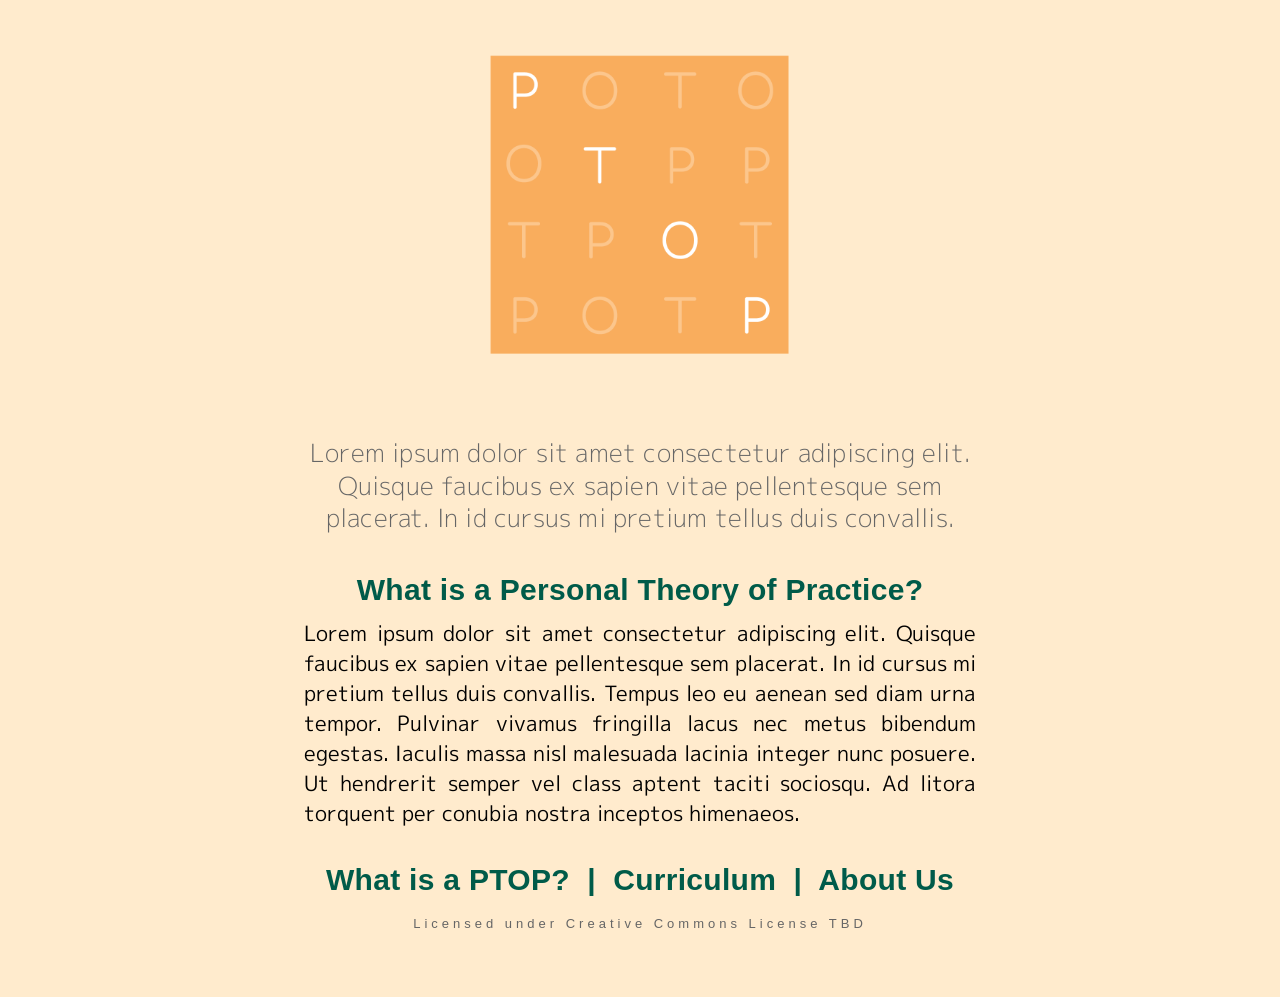
==== index.html @ d3995b28 "building things out" ====
<!DOCTYPE html>
<html lang="en">
<head>

    <meta http-equiv="Content-Type" content="text/html; charset=UTF-8">
    <link rel="stylesheet" href="style.css">

    <title>Personal Theory of Practice</title>
    <link rel="shortcut icon" type="image/x-icon" href="favicon.ico">


    <link rel="next" title="Curriculum" href="curriculum.html">
</head>

<body>

<div id="container">

<div id="content">
  <p><img class="wp-image-162 alignnone" alt="PTOP Logo" class="center" src="PTOPLogo1.png" width="375" height="375"></p>

  <h6>Lorem ipsum dolor sit amet consectetur adipiscing elit. Quisque faucibus ex sapien vitae pellentesque sem placerat. In id cursus mi pretium tellus duis convallis.</h6>

  <h3>What is a Personal Theory of Practice?</h3>

<p class="text">Lorem ipsum dolor sit amet consectetur adipiscing elit. Quisque faucibus ex sapien vitae pellentesque sem placerat. In id cursus mi pretium tellus duis convallis. Tempus leo eu aenean sed diam urna tempor. Pulvinar vivamus fringilla lacus nec metus bibendum egestas. Iaculis massa nisl malesuada lacinia integer nunc posuere. Ut hendrerit semper vel class aptent taciti sociosqu. Ad litora torquent per conubia nostra inceptos himenaeos.</p></div>

<h3><b><a title="Home" href="index.html">What is a PTOP?</a></b> &nbsp;|&nbsp; <a title="Curriculum" href="curriculum.html">Curriculum</a> &nbsp;|&nbsp;
        <a title="About" href="about.html">About Us</a></h3></div>

<div id="footer">

<p>
Licensed under Creative Commons License TBD
</p>
</div>




</body></html>
---- style.css ----
/*
Theme Name: mnmlist
Theme URI: http://mnmlist.com/theme/
Description: A very clean minimalist theme, without comments, search, archives or other features.
Author: Leo Babauta
Author URI: http://mnmlist.com
.
This theme is uncopyrighted, free, and offered as is.
.
*/

/* ---------------------------
   Local Fonts
---------------------------- */

/* Athiti (folder lowercased) */
@font-face {
	font-family: 'Athiti';
	src: url('fonts/athiti/Athiti-ExtraLight.ttf') format('truetype');
	font-weight: 200;
	font-style: normal;
}
@font-face {
	font-family: 'Athiti';
	src: url('fonts/athiti/Athiti-Light.ttf') format('truetype');
	font-weight: 300;
	font-style: normal;
}
@font-face {
	font-family: 'Athiti';
	src: url('fonts/athiti/Athiti-Regular.ttf') format('truetype');
	font-weight: 400;
	font-style: normal;
}
@font-face {
	font-family: 'Athiti';
	src: url('fonts/athiti/Athiti-Medium.ttf') format('truetype');
	font-weight: 500;
	font-style: normal;
}
@font-face {
	font-family: 'Athiti';
	src: url('fonts/athiti/Athiti-SemiBold.ttf') format('truetype');
	font-weight: 600;
	font-style: normal;
}
@font-face {
	font-family: 'Athiti';
	src: url('fonts/athiti/Athiti-Bold.ttf') format('truetype');
	font-weight: 700;
	font-style: normal;
}

/* MPLUS1p (folder lowercased) */
@font-face {
	font-family: 'MPLUS1p';
	src: url('fonts/mplus1p/MPLUS1p-Thin.ttf') format('truetype');
	font-weight: 100;
	font-style: normal;
}
@font-face {
	font-family: 'MPLUS1p';
	src: url('fonts/mplus1p/MPLUS1p-Light.ttf') format('truetype');
	font-weight: 300;
	font-style: normal;
}
@font-face {
	font-family: 'MPLUS1p';
	src: url('fonts/mplus1p/MPLUS1p-Regular.ttf') format('truetype');
	font-weight: 400;
	font-style: normal;
}
@font-face {
	font-family: 'MPLUS1p';
	src: url('fonts/mplus1p/MPLUS1p-Medium.ttf') format('truetype');
	font-weight: 500;
	font-style: normal;
}
@font-face {
	font-family: 'MPLUS1p';
	src: url('fonts/mplus1p/MPLUS1p-Bold.ttf') format('truetype');
	font-weight: 700;
	font-style: normal;
}
@font-face {
	font-family: 'MPLUS1p';
	src: url('fonts/mplus1p/MPLUS1p-ExtraBold.ttf') format('truetype');
	font-weight: 800;
	font-style: normal;
}
@font-face {
	font-family: 'MPLUS1p';
	src: url('fonts/mplus1p/MPLUS1p-Black.ttf') format('truetype');
	font-weight: 900;
	font-style: normal;
}

/* ---------------------------
   Base & Typography
---------------------------- */

strong { font-weight: 900; }

body {
	background: rgb(255,235,205);
	font-family: "Athiti", sans-serif;              /* headings default fallback */
	font: 21px 'MPLUS1p', bodyfont, sans-serif;     /* body copy set to MPLUS1p */
	color: #000000;
	line-height: 30px;
	min-width: 20em;
}

/* Headings (Athiti family with clear weights & spacing) */
h1 {
	font-family: 'Athiti', sans-serif;
	font-weight: 700;           /* Athiti-Bold */
	font-size: 1.4em;
	letter-spacing: 0.5px;
	color: #333;
	padding: 20px 0 0 0;
	line-height: 1.3;
}
h2 {
	font-family: 'Athiti', sans-serif;
	font-weight: 500;           /* Athiti-Medium */
	font-size: 45px;
	letter-spacing: 0.4px;
	color: #000000;
	margin-bottom: 10px;
	line-height: 1.2;
	padding: 28px 0 0 0;
	text-align: center;
}
h3 {
	font-family: 'Athiti', sans-serif;
	font-weight: 600;           /* Athiti-SemiBold */
	font-size: 30px;
	letter-spacing: 0.3px;
	color: #005B49;
	line-height: 1.25;
	text-indent: 0px;
	margin-top: 0;
	margin-bottom: 0px;
	padding: 3px 0 0 0;
	-webkit-font-smoothing: subpixel-antialiased;
	text-align: center;
}
h4 {
	font-family: 'Athiti', sans-serif;
	font-weight: 400;           /* Athiti-Regular */
	font-size: 25px;
	letter-spacing: 0.2px;
	color: #666;
	line-height: 1.3;
	text-indent: 0px;
	padding: 7px 0 0 0;
	text-align: center;
}
h5 { font-size: 9pt; color:#000000; }

h6 {
	font-family: 'MPLUS1p', sans-serif;
	font-weight: 300;           /* Athiti-Regular */
	font-size: 25px;
	letter-spacing: 0.2px;
	color: #666;
	margin-top: 5px;
	margin-bottom: 33px;
	line-height: 1.3;
	text-indent: 0px;
	padding: 7px 0 0 0;
	text-align: center;
}



img { border:none; }
img a { border:none; }
blockquote { border-left:1px solid #A5ABAB; margin:0px; padding:0 12px 0 12px; }

p { margin-top: 10px; margin-bottom: 30px; }

a { text-decoration: none; }
a:link    { color: #005B49; text-decoration: none; }
a:visited { color: #005B49; text-decoration: none; }
a:hover   { color: #AA8058; text-decoration: none; }

/* Lists */
ul { padding: .5em 0em 1em 3.2em; }
li { line-height: 30px; padding: 6px 0 0 0; }

ol { padding: .5em 0em 0em 3.2em; }
li { line-height: 30px; padding: 6px 0 0 0; }

/* Content wrapper */
#content {
	/* text-align:justify; text-align-last:center; */
	text-align: center;
	text-align: -webkit-center;
	text-align: -moz-center;
	min-width: 20em;
	max-width: 32em;
	overflow: hidden;
	margin: 0 auto;
}
#content a:link,
#content a:visited {
	color: #005B49;
	text-decoration: none;
	border-width: 0 0 1px 0;
	border-style: none none solid none;
	border-color: #005B49;
}
#content a:hover {
	color: #AA8058;
	border-width: 0 0 1px 0;
	border-style: none none solid none;
	border-color: #AA8058;
	text-decoration: none;
}
#content .text { text-align: justify; }

/* Footer */
#footer {
	min-width: 20em;
	max-width: 32em;
	overflow: hidden;
	margin: auto;
	margin-bottom: 28px;
}
#footer p{
	padding: 0px 0;
	color: #666;
	font-size: 13px;
	font-family: 'Athiti', sans-serif;  /* replace Ostrich Sans */
	letter-spacing: 4px;
	text-align: center;
}
#footer a { color: #c0c0c0; text-decoration: none; }
#footer a:hover { color: #999; text-decoration: none; }
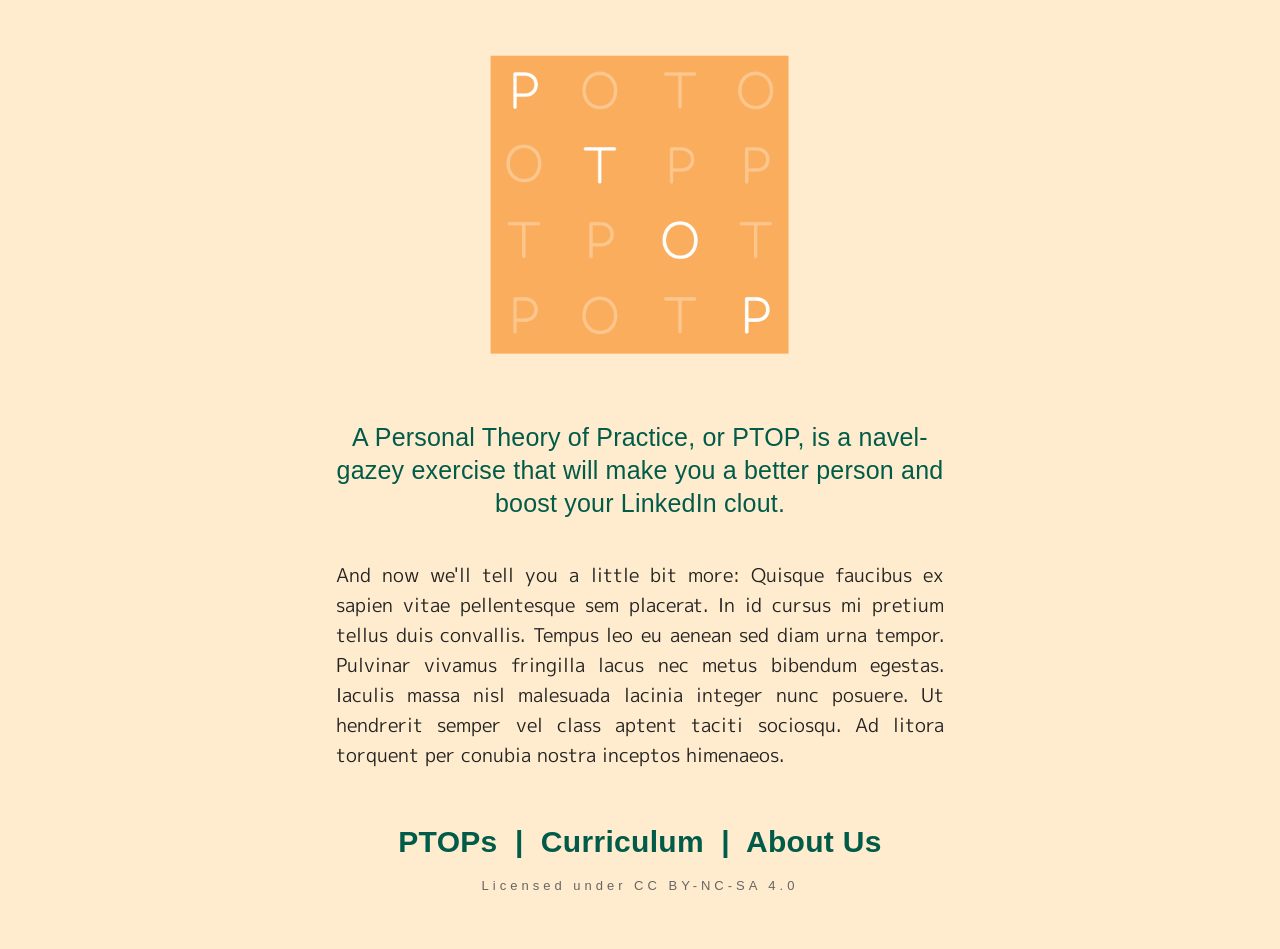
==== commit 2d618bc3: "second draft complete" ====
--- a/index.html
+++ b/index.html
@@ -19,19 +19,17 @@
 <div id="content">
   <p><img class="wp-image-162 alignnone" alt="PTOP Logo" class="center" src="PTOPLogo1.png" width="375" height="375"></p>
 
-  <h6>Lorem ipsum dolor sit amet consectetur adipiscing elit. Quisque faucibus ex sapien vitae pellentesque sem placerat. In id cursus mi pretium tellus duis convallis.</h6>
+  <h7>A Personal Theory of Practice, or PTOP, is a navel-gazey exercise that will make you a better person and boost your LinkedIn clout.</h7><br><br>
 
-  <h3>What is a Personal Theory of Practice?</h3>
+<p class="text">And now we'll tell you a little bit more: Quisque faucibus ex sapien vitae pellentesque sem placerat. In id cursus mi pretium tellus duis convallis. Tempus leo eu aenean sed diam urna tempor. Pulvinar vivamus fringilla lacus nec metus bibendum egestas. Iaculis massa nisl malesuada lacinia integer nunc posuere. Ut hendrerit semper vel class aptent taciti sociosqu. Ad litora torquent per conubia nostra inceptos himenaeos.</p></div>
 
-<p class="text">Lorem ipsum dolor sit amet consectetur adipiscing elit. Quisque faucibus ex sapien vitae pellentesque sem placerat. In id cursus mi pretium tellus duis convallis. Tempus leo eu aenean sed diam urna tempor. Pulvinar vivamus fringilla lacus nec metus bibendum egestas. Iaculis massa nisl malesuada lacinia integer nunc posuere. Ut hendrerit semper vel class aptent taciti sociosqu. Ad litora torquent per conubia nostra inceptos himenaeos.</p></div>
-
-<h3><b><a title="Home" href="index.html">What is a PTOP?</a></b> &nbsp;|&nbsp; <a title="Curriculum" href="curriculum.html">Curriculum</a> &nbsp;|&nbsp;
+<h3><a title="Home" href="index.html">PTOPs</a> &nbsp;|&nbsp; <a title="Curriculum" href="curriculum.html">Curriculum</a> &nbsp;|&nbsp;
         <a title="About" href="about.html">About Us</a></h3></div>
 
 <div id="footer">
 
 <p>
-Licensed under Creative Commons License TBD
+Licensed under <a href="https://creativecommons.org/licenses/by-nc-sa/4.0/">CC BY-NC-SA 4.0</a>
 </p>
 </div>
 
--- a/style.css
+++ b/style.css
@@ -95,6 +95,14 @@
 	font-style: normal;
 }
 
+@font-face {
+	font-family: 'Hubballi';
+	src: url('fonts/hubballi/Hubballi-Regular.ttf') format('truetype');
+	font-weight: 400;
+	font-style: normal;
+}
+
+
 /* ---------------------------
    Base & Typography
 ---------------------------- */
@@ -104,8 +112,8 @@
 body {
 	background: rgb(255,235,205);
 	font-family: "Athiti", sans-serif;              /* headings default fallback */
-	font: 21px 'MPLUS1p', bodyfont, sans-serif;     /* body copy set to MPLUS1p */
-	color: #000000;
+	font: 19px 'MPLUS1p', bodyfont, sans-serif;     /* body copy set to MPLUS1p */
+	color: #222222;
 	line-height: 30px;
 	min-width: 20em;
 }
@@ -139,7 +147,7 @@
 	color: #005B49;
 	line-height: 1.25;
 	text-indent: 0px;
-	margin-top: 0;
+	margin-top: 10;
 	margin-bottom: 0px;
 	padding: 3px 0 0 0;
 	-webkit-font-smoothing: subpixel-antialiased;
@@ -148,9 +156,9 @@
 h4 {
 	font-family: 'Athiti', sans-serif;
 	font-weight: 400;           /* Athiti-Regular */
-	font-size: 25px;
+	font-size: 30px;
 	letter-spacing: 0.2px;
-	color: #666;
+	color: #005B49;
 	line-height: 1.3;
 	text-indent: 0px;
 	padding: 7px 0 0 0;
@@ -172,13 +180,26 @@
 	text-align: center;
 }
 
+h7 {
+	font-family: 'Athiti', sans-serif;
+	font-weight: 400;           /* Athiti-Regular */
+	font-size: 25px;
+	letter-spacing: 0.2px;
+	color: #005B49;
+	margin-top: 5px;
+	margin-bottom: 33px;
+	line-height: 1.3;
+	text-indent: 0px;
+	padding: 7px 0 0 0;
+	text-align: center;
+}
 
 
 img { border:none; }
 img a { border:none; }
 blockquote { border-left:1px solid #A5ABAB; margin:0px; padding:0 12px 0 12px; }
 
-p { margin-top: 10px; margin-bottom: 30px; }
+p { margin-top: 10px; margin-bottom: 20px; }
 
 a { text-decoration: none; }
 a:link    { color: #005B49; text-decoration: none; }
@@ -236,5 +257,5 @@
 	letter-spacing: 4px;
 	text-align: center;
 }
-#footer a { color: #c0c0c0; text-decoration: none; }
-#footer a:hover { color: #999; text-decoration: none; }
+#footer a { color: #666; text-decoration: none; }
+#footer a:hover { color: #666; text-decoration: none; }
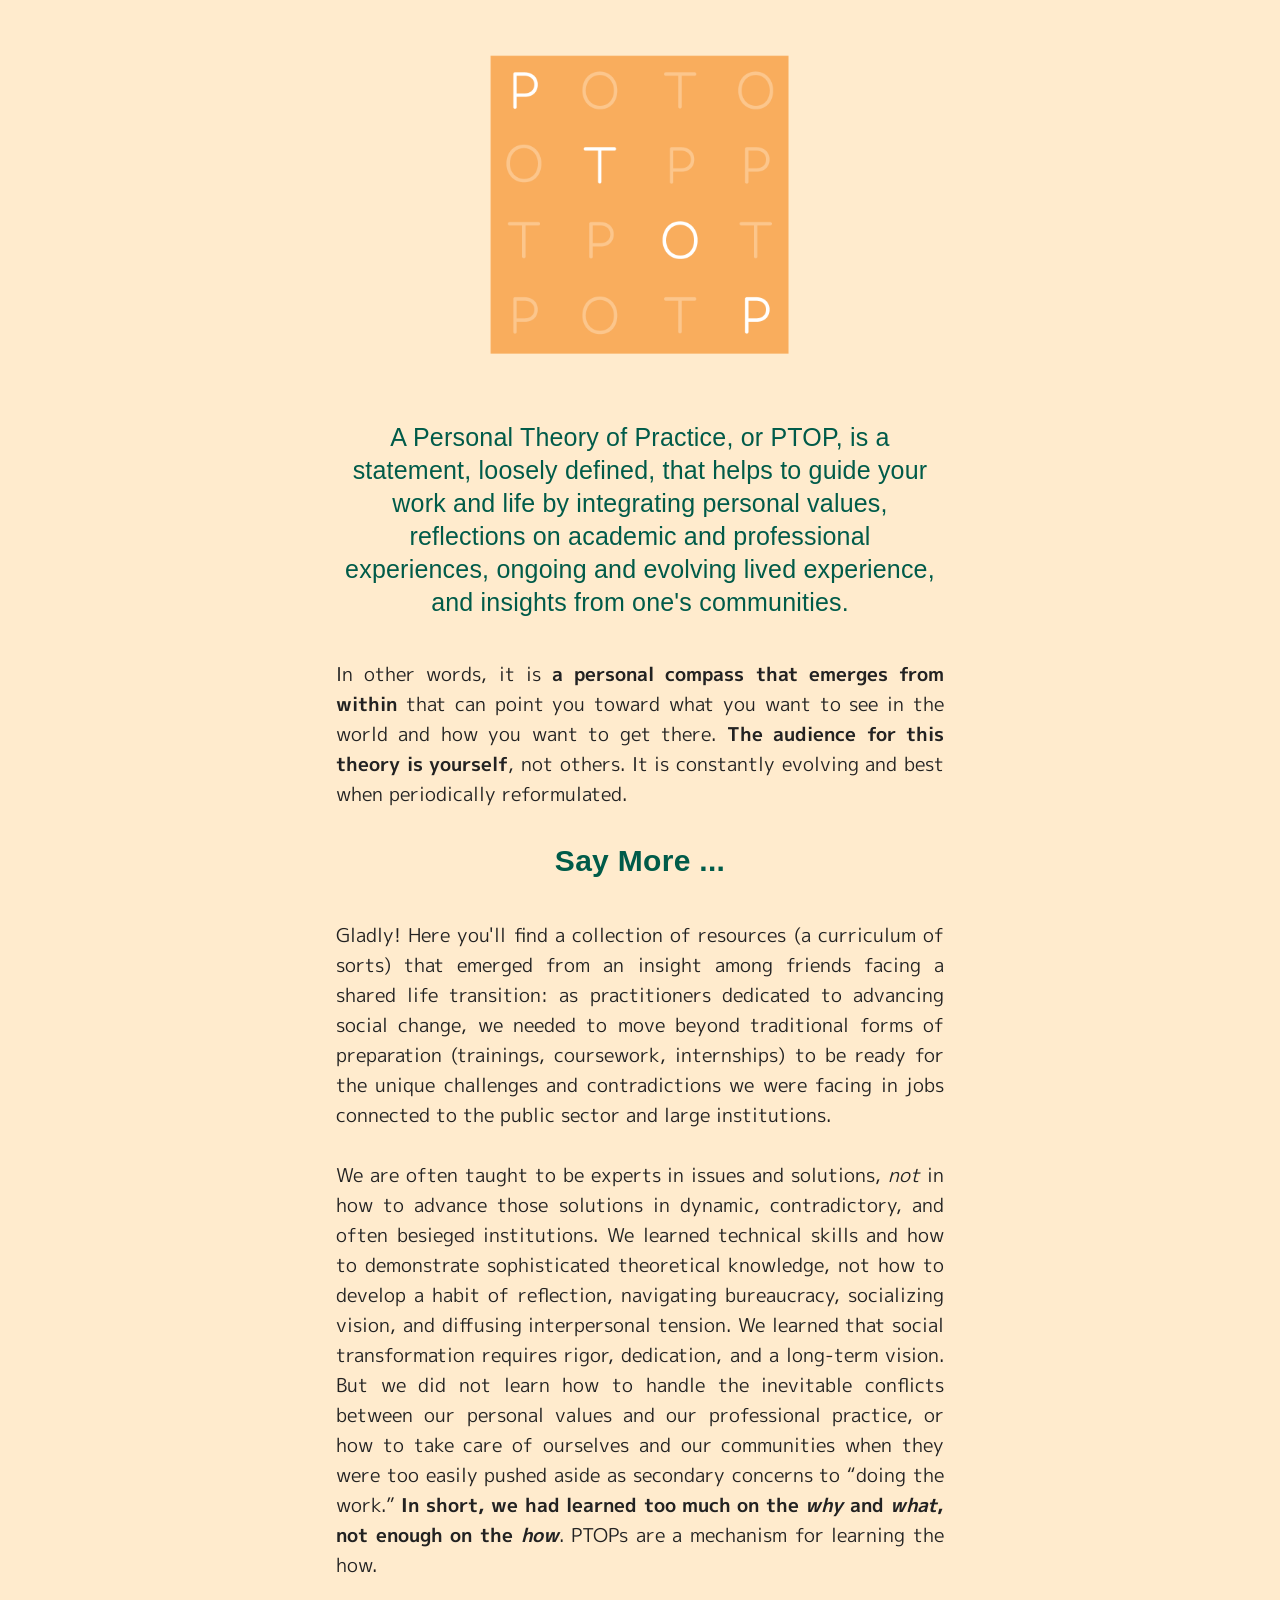
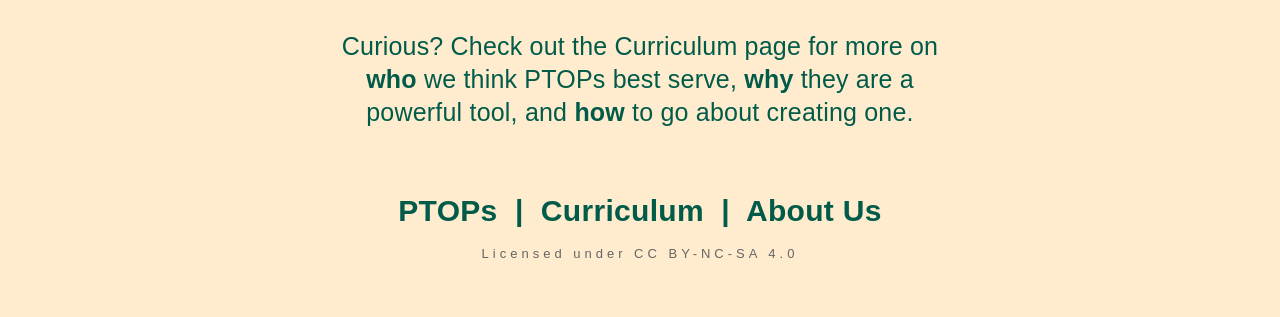
==== commit e13c3f91: "building out curriculum" ====
--- a/index.html
+++ b/index.html
@@ -19,9 +19,23 @@
 <div id="content">
   <p><img class="wp-image-162 alignnone" alt="PTOP Logo" class="center" src="PTOPLogo1.png" width="375" height="375"></p>
 
-  <h7>A Personal Theory of Practice, or PTOP, is a navel-gazey exercise that will make you a better person and boost your LinkedIn clout.</h7><br><br>
+  <h7>A Personal Theory of Practice, or PTOP, is a statement, loosely defined, that helps to guide your work and life by integrating personal values, reflections on academic and professional experiences, ongoing and evolving lived experience, and insights from one's communities.</h7><br><br>
 
-<p class="text">And now we'll tell you a little bit more: Quisque faucibus ex sapien vitae pellentesque sem placerat. In id cursus mi pretium tellus duis convallis. Tempus leo eu aenean sed diam urna tempor. Pulvinar vivamus fringilla lacus nec metus bibendum egestas. Iaculis massa nisl malesuada lacinia integer nunc posuere. Ut hendrerit semper vel class aptent taciti sociosqu. Ad litora torquent per conubia nostra inceptos himenaeos.</p></div>
+<p class="text">In other words, it is <b>a personal compass that emerges from within</b> that can point you toward what you want to see in the world and how you want to get there. <b>The audience for this theory is yourself</b>, not others. It is constantly evolving and best when periodically reformulated.
+</p>
+
+<h3>Say More ...</h3><br>
+
+
+<p class="text">Gladly! Here you'll find a collection of resources (a curriculum of sorts) that emerged from an insight among friends facing a shared life transition: as practitioners dedicated to advancing social change, we needed to move beyond traditional forms of preparation (trainings, coursework, internships) to be ready for the unique challenges and contradictions we were facing in jobs connected to the public sector and large institutions.<br><br>
+
+We are often taught to be experts in issues and solutions, <em>not</em> in how to advance those solutions in dynamic, contradictory, and often besieged institutions. We learned technical skills and how to demonstrate sophisticated theoretical knowledge, not how to develop a habit of reflection, navigating bureaucracy, socializing vision, and diffusing interpersonal tension. We learned that social transformation requires rigor, dedication, and a long-term vision. But we did not learn how to handle the inevitable conflicts between our personal values and our professional practice, or how to take care of ourselves and our communities when they were too easily pushed aside as secondary concerns to “doing the work.” <b>In short, we had learned too much on the <em>why</em> and <em>what</em>, not enough on the <em>how</em></b>. PTOPs are a mechanism for learning the how.<br><br>
+</p>
+
+<h7>Curious? Check out the Curriculum page for more on <b>who</b> we think PTOPs best serve, <b>why</b> they are a powerful tool, and <b>how</b> to go about creating one.</h7><br><br>
+
+
+</div>
 
 <h3><a title="Home" href="index.html">PTOPs</a> &nbsp;|&nbsp; <a title="Curriculum" href="curriculum.html">Curriculum</a> &nbsp;|&nbsp;
         <a title="About" href="about.html">About Us</a></h3></div>
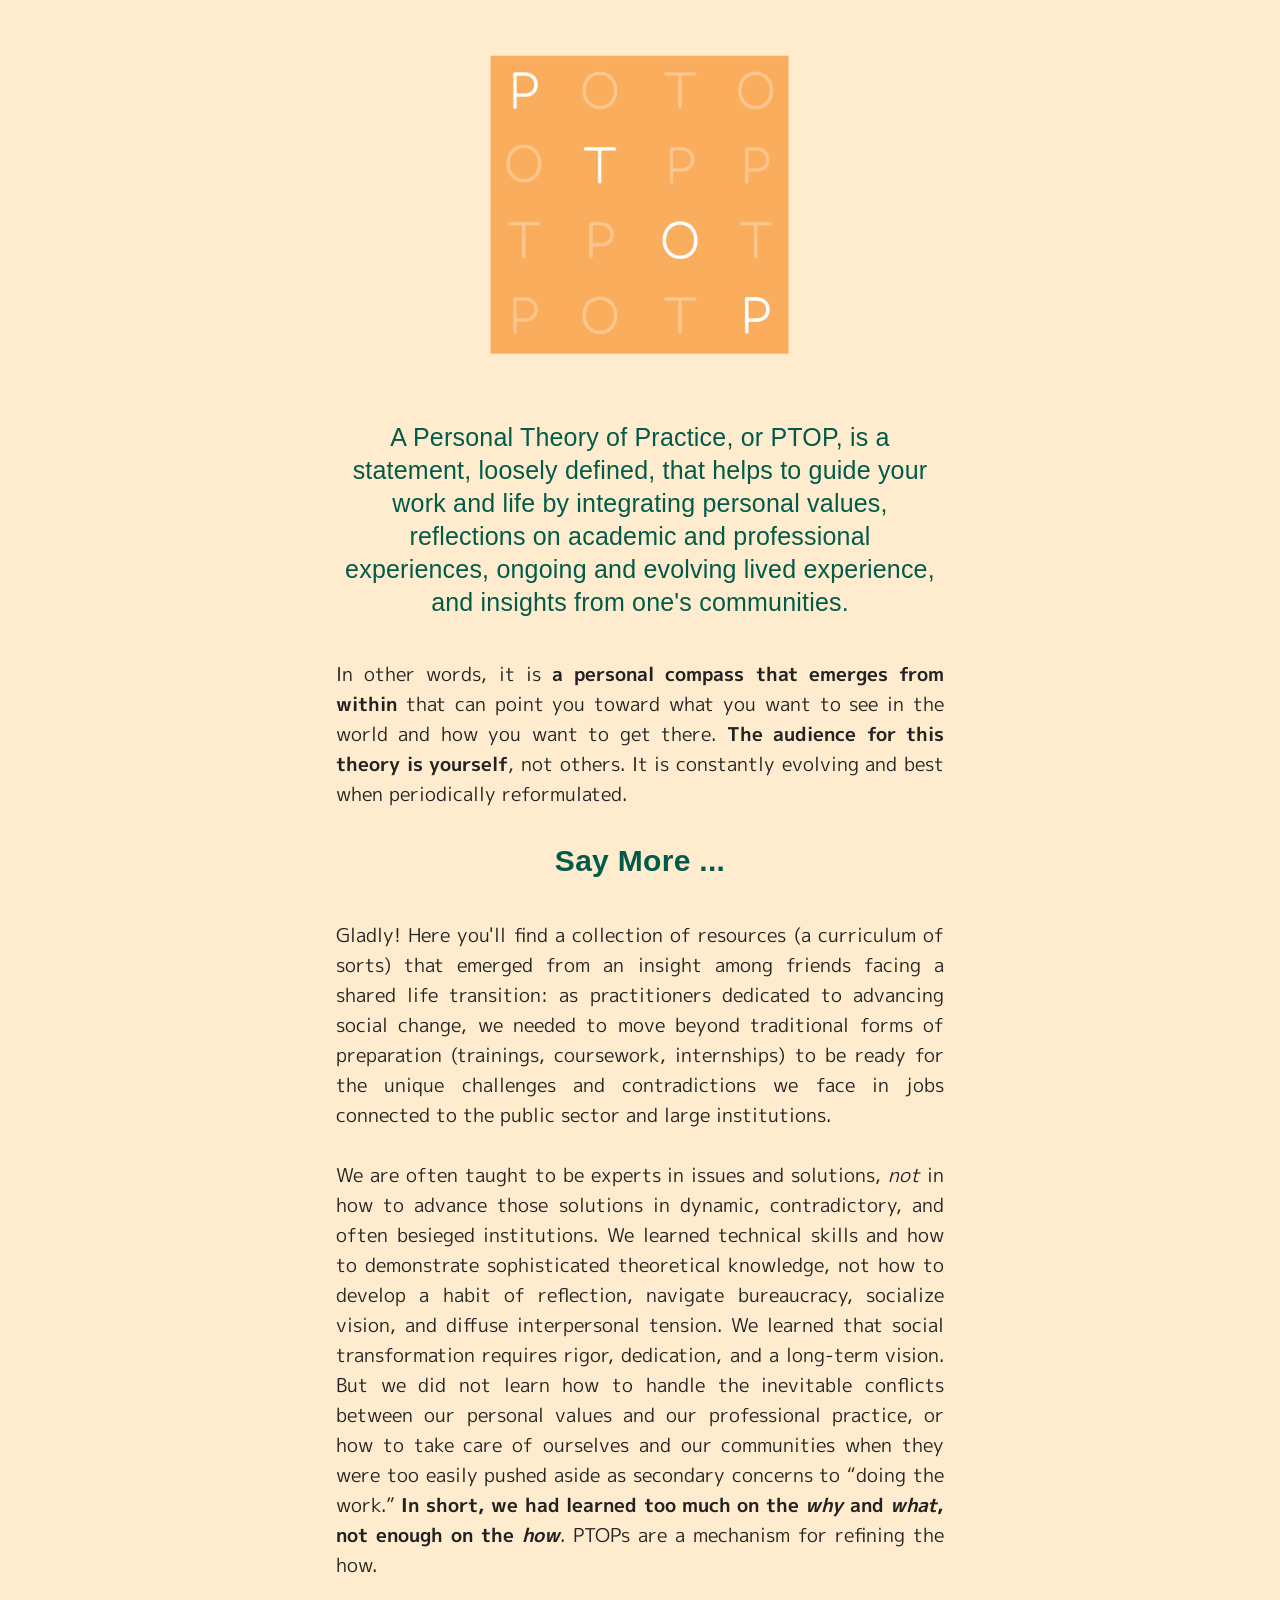
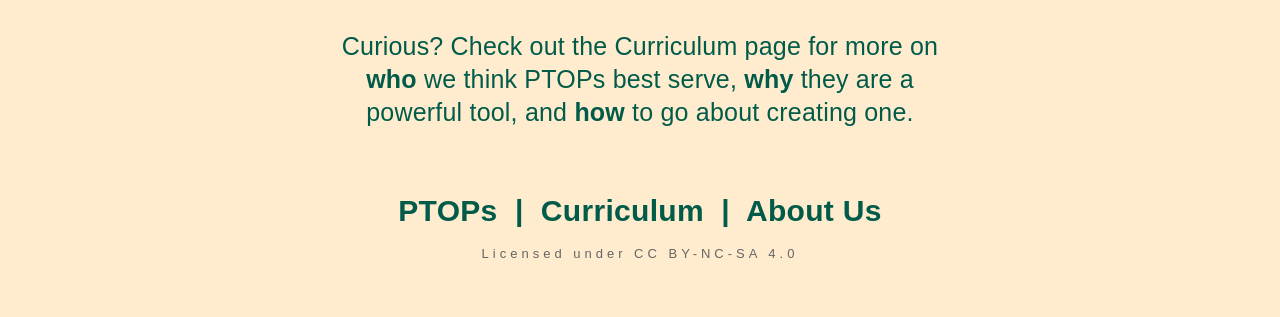
==== commit 16275712: "building out process" ====
--- a/index.html
+++ b/index.html
@@ -17,7 +17,7 @@
 <div id="container">
 
 <div id="content">
-  <p><img class="wp-image-162 alignnone" alt="PTOP Logo" class="center" src="PTOPLogo1.png" width="375" height="375"></p>
+  <p><a href="index.html" style="border-style: none none none none;"><img class="wp-image-162 alignnone" alt="PTOP Logo" class="center" src="PTOPLogo1.png" width="375" height="375"></a></p>
 
   <h7>A Personal Theory of Practice, or PTOP, is a statement, loosely defined, that helps to guide your work and life by integrating personal values, reflections on academic and professional experiences, ongoing and evolving lived experience, and insights from one's communities.</h7><br><br>
 
@@ -27,9 +27,9 @@
 <h3>Say More ...</h3><br>
 
 
-<p class="text">Gladly! Here you'll find a collection of resources (a curriculum of sorts) that emerged from an insight among friends facing a shared life transition: as practitioners dedicated to advancing social change, we needed to move beyond traditional forms of preparation (trainings, coursework, internships) to be ready for the unique challenges and contradictions we were facing in jobs connected to the public sector and large institutions.<br><br>
+<p class="text">Gladly! Here you'll find a collection of resources (a curriculum of sorts) that emerged from an insight among friends facing a shared life transition: as practitioners dedicated to advancing social change, we needed to move beyond traditional forms of preparation (trainings, coursework, internships) to be ready for the unique challenges and contradictions we face in jobs connected to the public sector and large institutions.<br><br>
 
-We are often taught to be experts in issues and solutions, <em>not</em> in how to advance those solutions in dynamic, contradictory, and often besieged institutions. We learned technical skills and how to demonstrate sophisticated theoretical knowledge, not how to develop a habit of reflection, navigating bureaucracy, socializing vision, and diffusing interpersonal tension. We learned that social transformation requires rigor, dedication, and a long-term vision. But we did not learn how to handle the inevitable conflicts between our personal values and our professional practice, or how to take care of ourselves and our communities when they were too easily pushed aside as secondary concerns to “doing the work.” <b>In short, we had learned too much on the <em>why</em> and <em>what</em>, not enough on the <em>how</em></b>. PTOPs are a mechanism for learning the how.<br><br>
+We are often taught to be experts in issues and solutions, <em>not</em> in how to advance those solutions in dynamic, contradictory, and often besieged institutions. We learned technical skills and how to demonstrate sophisticated theoretical knowledge, not how to develop a habit of reflection, navigate bureaucracy, socialize vision, and diffuse interpersonal tension. We learned that social transformation requires rigor, dedication, and a long-term vision. But we did not learn how to handle the inevitable conflicts between our personal values and our professional practice, or how to take care of ourselves and our communities when they were too easily pushed aside as secondary concerns to “doing the work.” <b>In short, we had learned too much on the <em>why</em> and <em>what</em>, not enough on the <em>how</em></b>. PTOPs are a mechanism for refining the how.<br><br>
 </p>
 
 <h7>Curious? Check out the Curriculum page for more on <b>who</b> we think PTOPs best serve, <b>why</b> they are a powerful tool, and <b>how</b> to go about creating one.</h7><br><br>
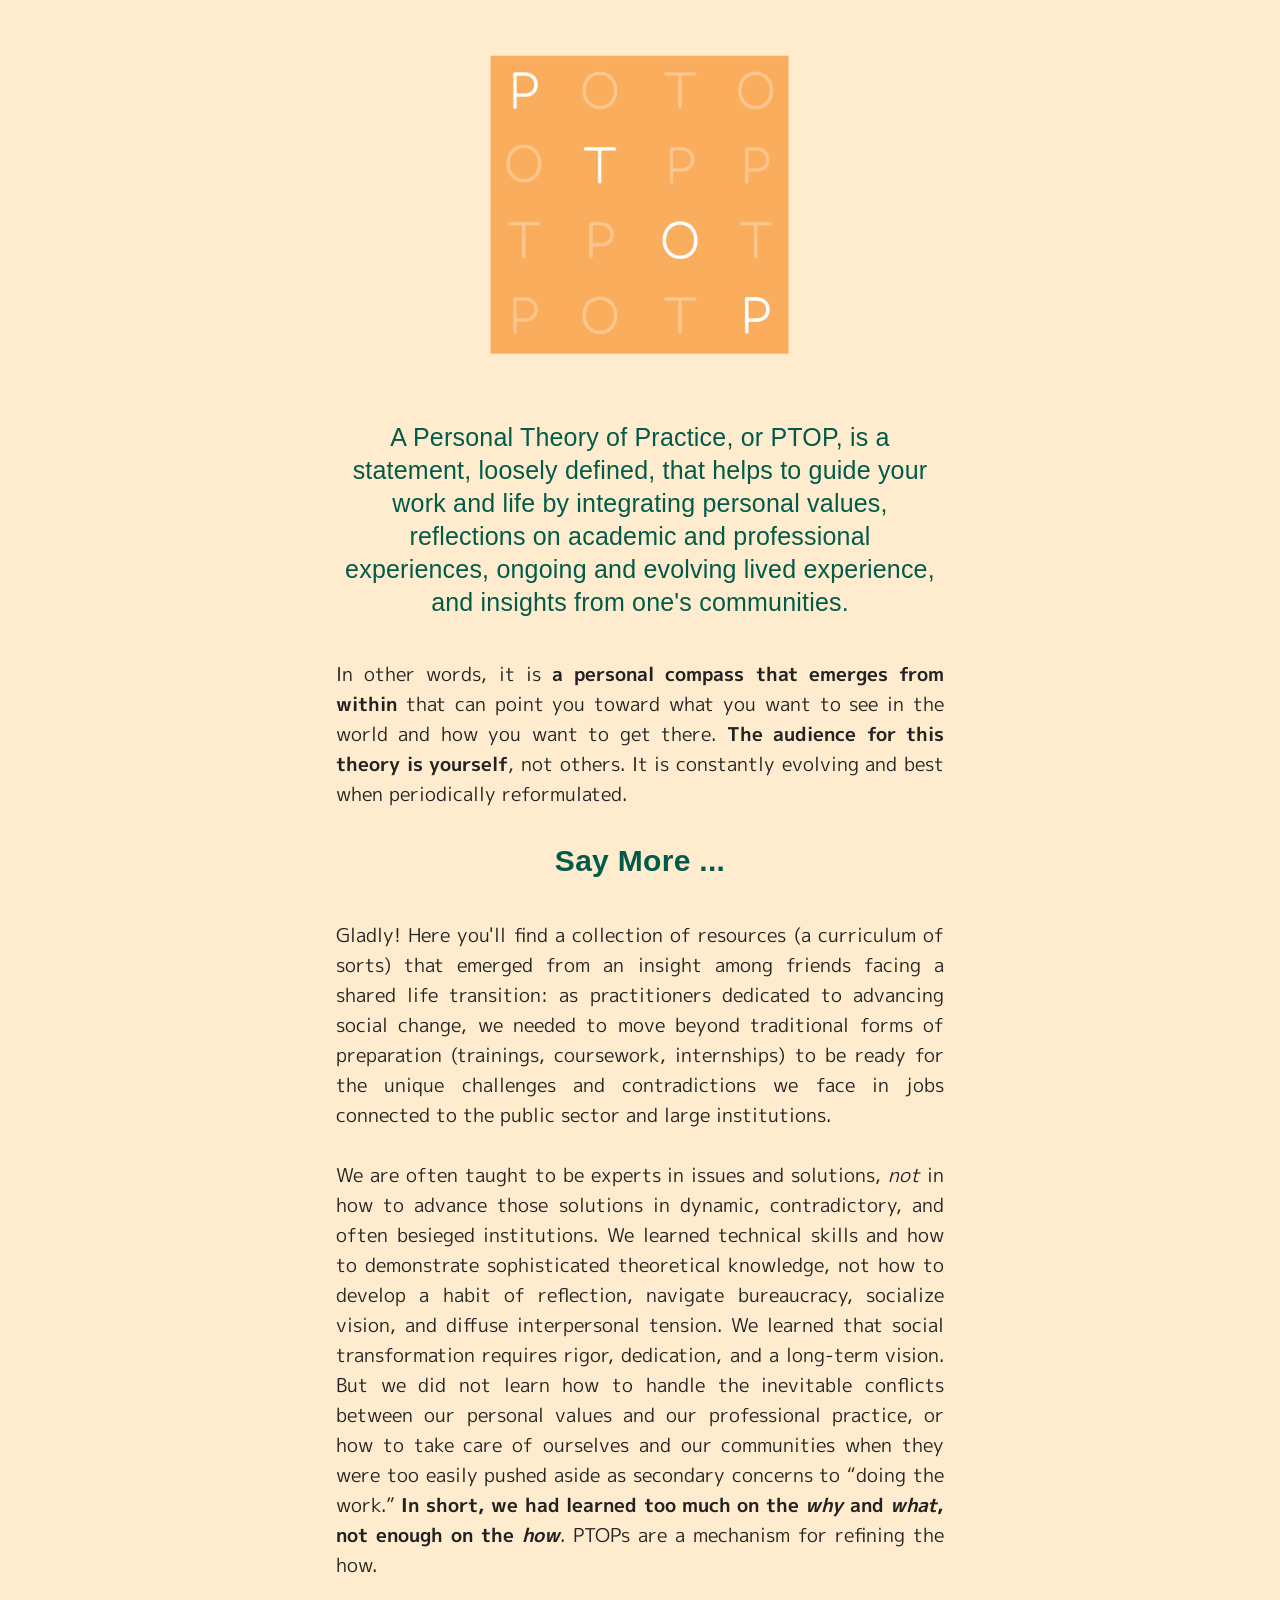
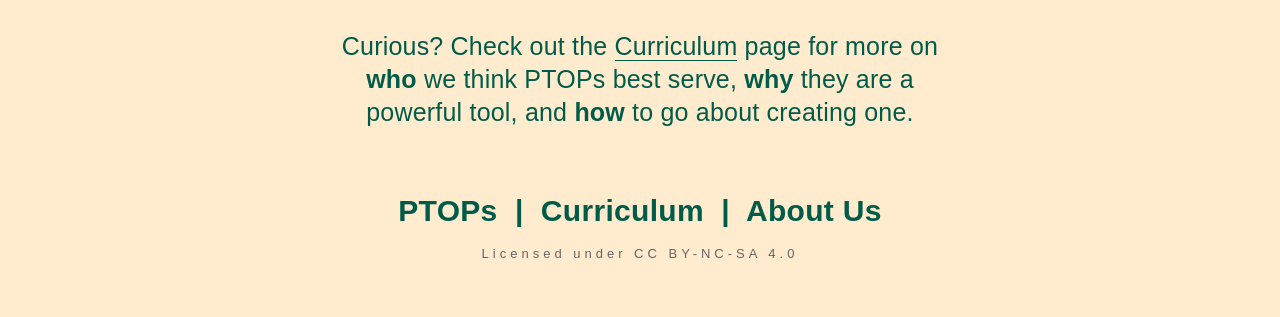
==== commit a3e16ffb: "some refinements" ====
--- a/index.html
+++ b/index.html
@@ -32,7 +32,7 @@
 We are often taught to be experts in issues and solutions, <em>not</em> in how to advance those solutions in dynamic, contradictory, and often besieged institutions. We learned technical skills and how to demonstrate sophisticated theoretical knowledge, not how to develop a habit of reflection, navigate bureaucracy, socialize vision, and diffuse interpersonal tension. We learned that social transformation requires rigor, dedication, and a long-term vision. But we did not learn how to handle the inevitable conflicts between our personal values and our professional practice, or how to take care of ourselves and our communities when they were too easily pushed aside as secondary concerns to “doing the work.” <b>In short, we had learned too much on the <em>why</em> and <em>what</em>, not enough on the <em>how</em></b>. PTOPs are a mechanism for refining the how.<br><br>
 </p>
 
-<h7>Curious? Check out the Curriculum page for more on <b>who</b> we think PTOPs best serve, <b>why</b> they are a powerful tool, and <b>how</b> to go about creating one.</h7><br><br>
+<h7>Curious? Check out the <a href="curriculum.html">Curriculum</a> page for more on <b>who</b> we think PTOPs best serve, <b>why</b> they are a powerful tool, and <b>how</b> to go about creating one.</h7><br><br>
 
 
 </div>
@@ -43,7 +43,7 @@
 <div id="footer">
 
 <p>
-Licensed under <a href="https://creativecommons.org/licenses/by-nc-sa/4.0/">CC BY-NC-SA 4.0</a>
+Licensed under <a href="https://creativecommons.org/licenses/by-nc-sa/4.0/" target="_blank">CC BY-NC-SA 4.0</a>
 </p>
 </div>
 
--- a/style.css
+++ b/style.css
@@ -194,6 +194,20 @@
 	text-align: center;
 }
 
+h8 {
+	font-family: 'Athiti', sans-serif;
+	font-weight: 400;           /* Athiti-Regular */
+	font-size: 20px;
+	letter-spacing: 0.2px;
+	color: #AA8058;
+	margin-top: 0px;
+	margin-bottom: 33px;
+	line-height: 1.2;
+	text-indent: 0px;
+	padding: 0px 0 0 0;
+	text-align: center;
+}
+
 
 img { border:none; }
 img a { border:none; }
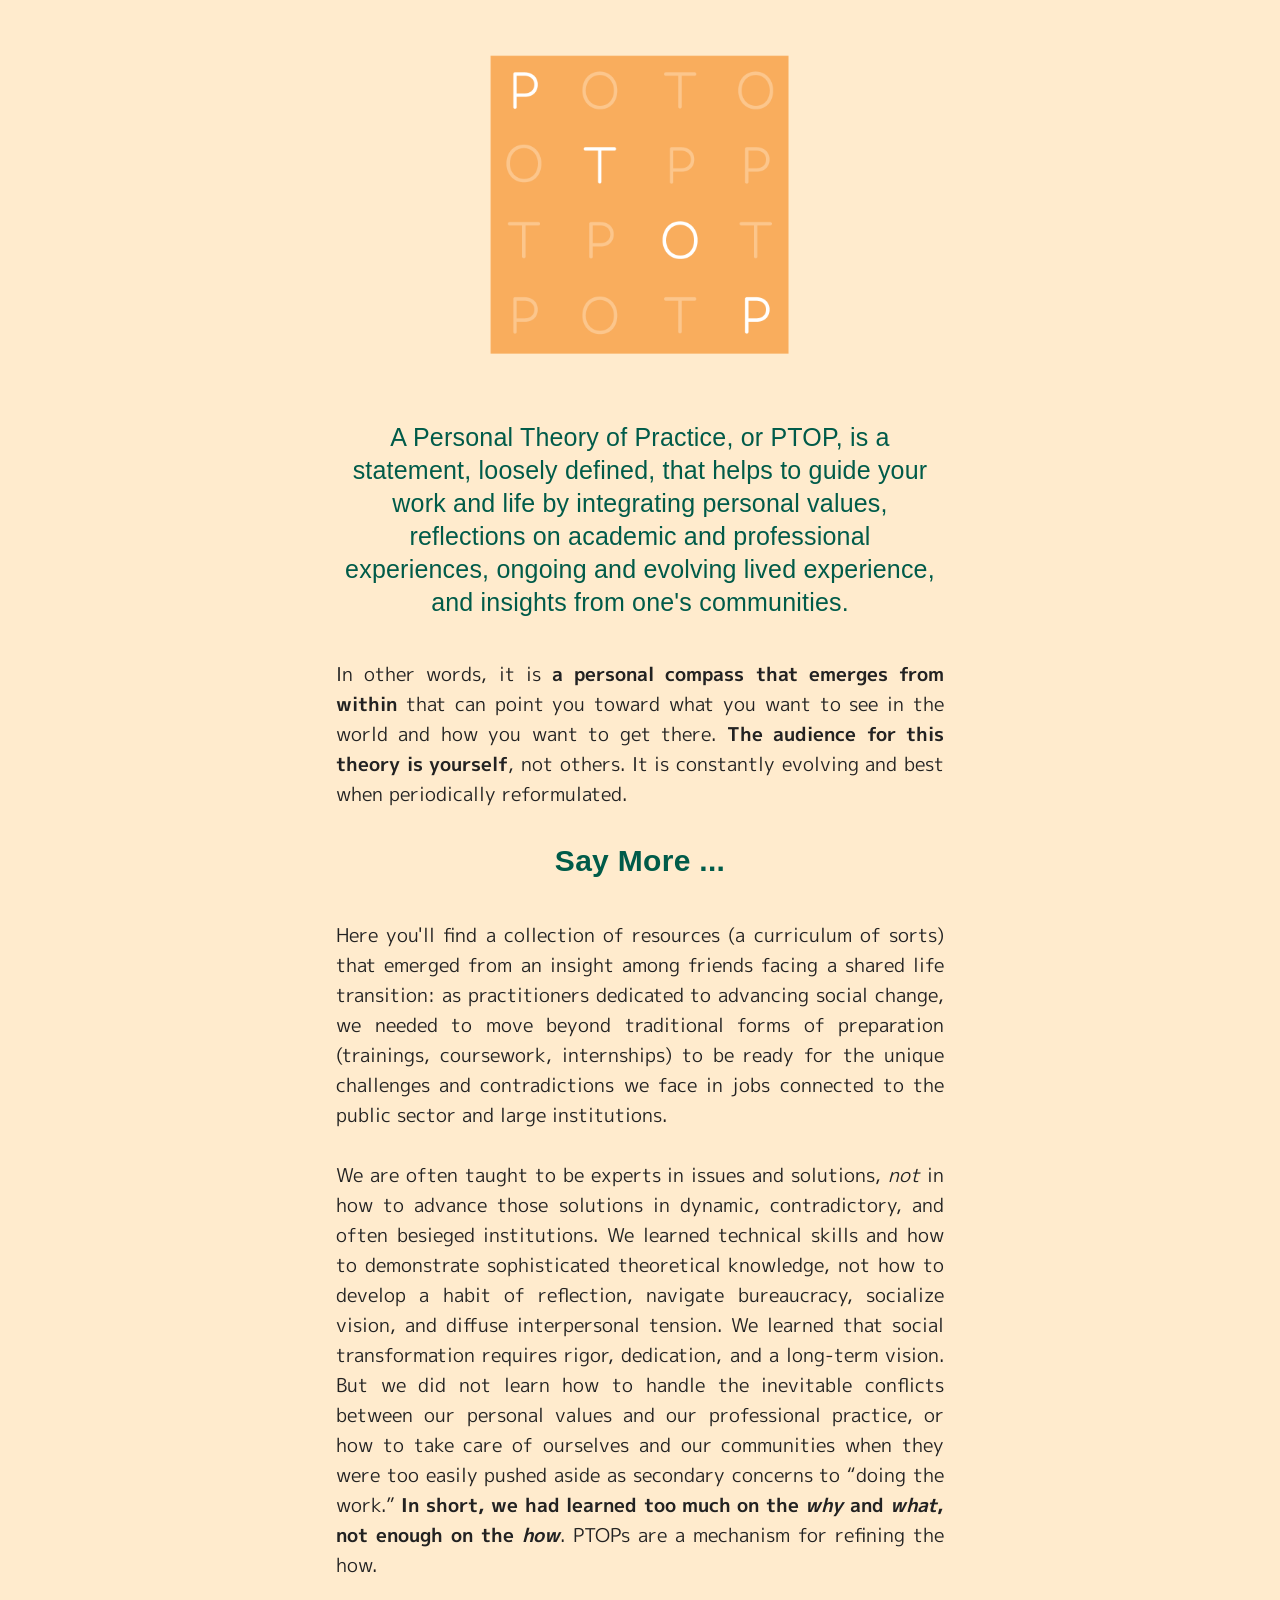
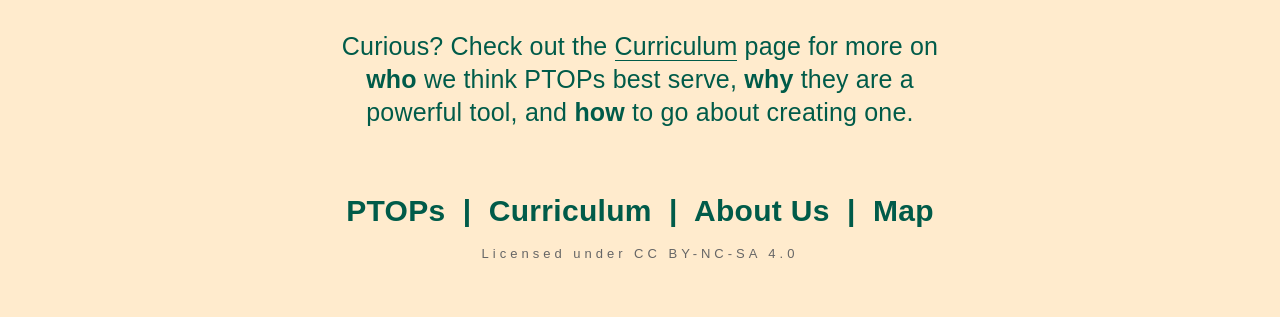
==== commit 61271054: "set for launch" ====
--- a/index.html
+++ b/index.html
@@ -27,7 +27,7 @@
 <h3>Say More ...</h3><br>
 
 
-<p class="text">Gladly! Here you'll find a collection of resources (a curriculum of sorts) that emerged from an insight among friends facing a shared life transition: as practitioners dedicated to advancing social change, we needed to move beyond traditional forms of preparation (trainings, coursework, internships) to be ready for the unique challenges and contradictions we face in jobs connected to the public sector and large institutions.<br><br>
+<p class="text">Here you'll find a collection of resources (a curriculum of sorts) that emerged from an insight among friends facing a shared life transition: as practitioners dedicated to advancing social change, we needed to move beyond traditional forms of preparation (trainings, coursework, internships) to be ready for the unique challenges and contradictions we face in jobs connected to the public sector and large institutions.<br><br>
 
 We are often taught to be experts in issues and solutions, <em>not</em> in how to advance those solutions in dynamic, contradictory, and often besieged institutions. We learned technical skills and how to demonstrate sophisticated theoretical knowledge, not how to develop a habit of reflection, navigate bureaucracy, socialize vision, and diffuse interpersonal tension. We learned that social transformation requires rigor, dedication, and a long-term vision. But we did not learn how to handle the inevitable conflicts between our personal values and our professional practice, or how to take care of ourselves and our communities when they were too easily pushed aside as secondary concerns to “doing the work.” <b>In short, we had learned too much on the <em>why</em> and <em>what</em>, not enough on the <em>how</em></b>. PTOPs are a mechanism for refining the how.<br><br>
 </p>
@@ -38,7 +38,7 @@
 </div>
 
 <h3><a title="Home" href="index.html">PTOPs</a> &nbsp;|&nbsp; <a title="Curriculum" href="curriculum.html">Curriculum</a> &nbsp;|&nbsp;
-        <a title="About" href="about.html">About Us</a></h3></div>
+        <a title="About" href="about.html">About Us</a> &nbsp;|&nbsp; <a title="Map" href="Map.html">Map</a></h3></div>
 
 <div id="footer">
 
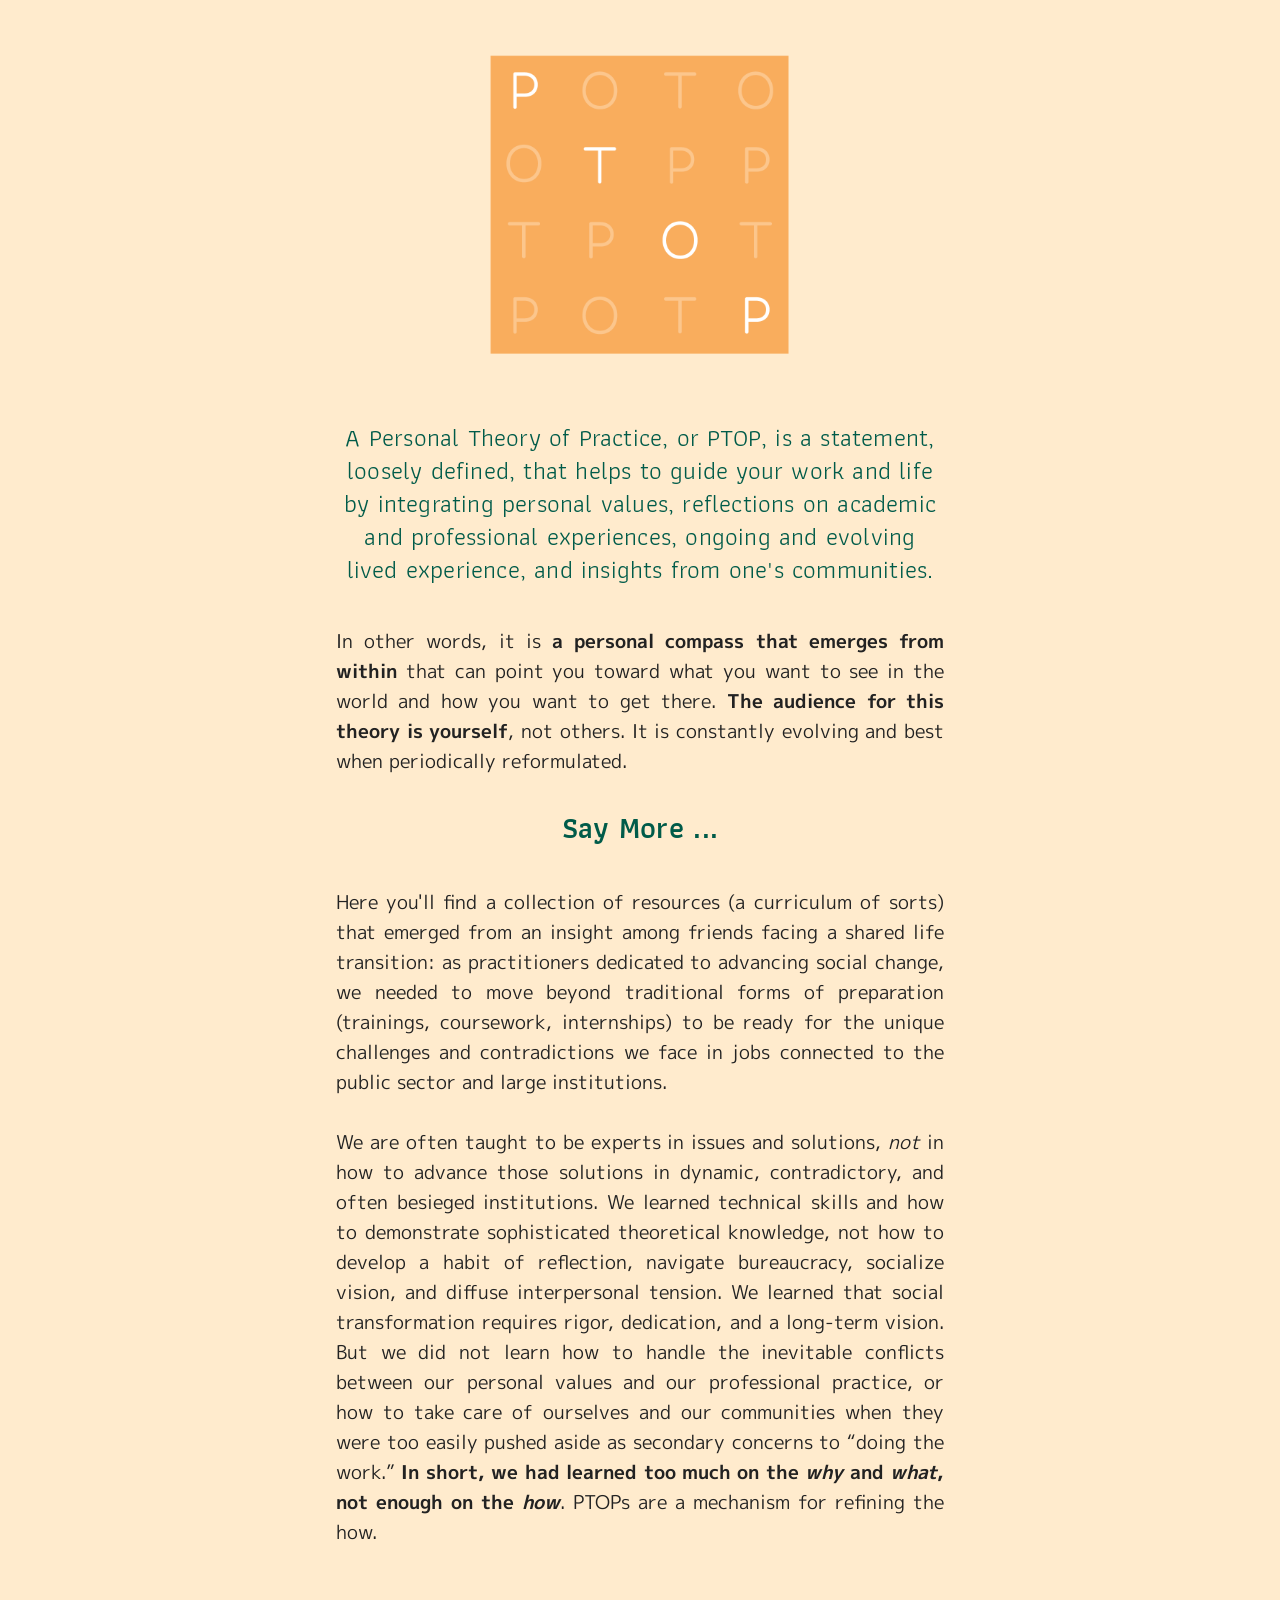
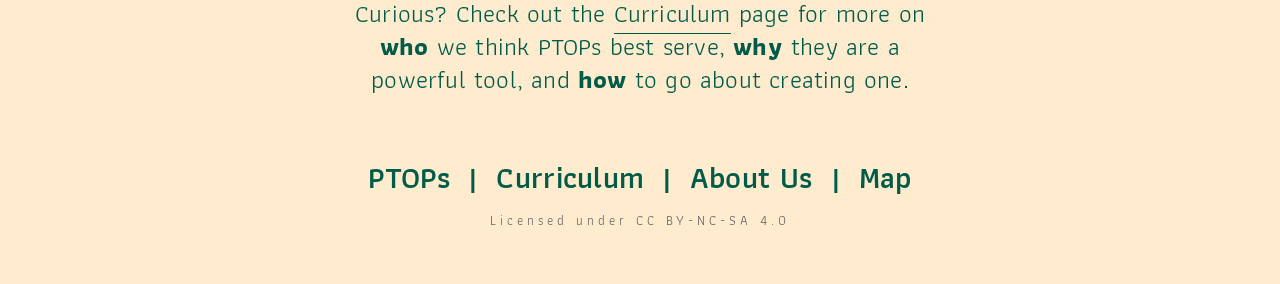
==== commit a1568da7: "fix case of map" ====
--- a/index.html
+++ b/index.html
@@ -38,7 +38,7 @@
 </div>
 
 <h3><a title="Home" href="index.html">PTOPs</a> &nbsp;|&nbsp; <a title="Curriculum" href="curriculum.html">Curriculum</a> &nbsp;|&nbsp;
-        <a title="About" href="about.html">About Us</a> &nbsp;|&nbsp; <a title="Map" href="Map.html">Map</a></h3></div>
+        <a title="About" href="about.html">About Us</a> &nbsp;|&nbsp; <a title="Map" href="map.html">Map</a></h3></div>
 
 <div id="footer">
 
--- a/style.css
+++ b/style.css
@@ -16,37 +16,37 @@
 /* Athiti (folder lowercased) */
 @font-face {
 	font-family: 'Athiti';
-	src: url('fonts/athiti/Athiti-ExtraLight.ttf') format('truetype');
+	src: url('fonts/Athiti/Athiti-ExtraLight.ttf') format('truetype');
 	font-weight: 200;
 	font-style: normal;
 }
 @font-face {
 	font-family: 'Athiti';
-	src: url('fonts/athiti/Athiti-Light.ttf') format('truetype');
+	src: url('fonts/Athiti/Athiti-Light.ttf') format('truetype');
 	font-weight: 300;
 	font-style: normal;
 }
 @font-face {
 	font-family: 'Athiti';
-	src: url('fonts/athiti/Athiti-Regular.ttf') format('truetype');
+	src: url('fonts/Athiti/Athiti-Regular.ttf') format('truetype');
 	font-weight: 400;
 	font-style: normal;
 }
 @font-face {
 	font-family: 'Athiti';
-	src: url('fonts/athiti/Athiti-Medium.ttf') format('truetype');
+	src: url('fonts/Athiti/Athiti-Medium.ttf') format('truetype');
 	font-weight: 500;
 	font-style: normal;
 }
 @font-face {
 	font-family: 'Athiti';
-	src: url('fonts/athiti/Athiti-SemiBold.ttf') format('truetype');
+	src: url('fonts/Athiti/Athiti-SemiBold.ttf') format('truetype');
 	font-weight: 600;
 	font-style: normal;
 }
 @font-face {
 	font-family: 'Athiti';
-	src: url('fonts/athiti/Athiti-Bold.ttf') format('truetype');
+	src: url('fonts/Athiti/Athiti-Bold.ttf') format('truetype');
 	font-weight: 700;
 	font-style: normal;
 }
@@ -97,7 +97,7 @@
 
 @font-face {
 	font-family: 'Hubballi';
-	src: url('fonts/hubballi/Hubballi-Regular.ttf') format('truetype');
+	src: url('fonts/Hubballi/Hubballi-Regular.ttf') format('truetype');
 	font-weight: 400;
 	font-style: normal;
 }
